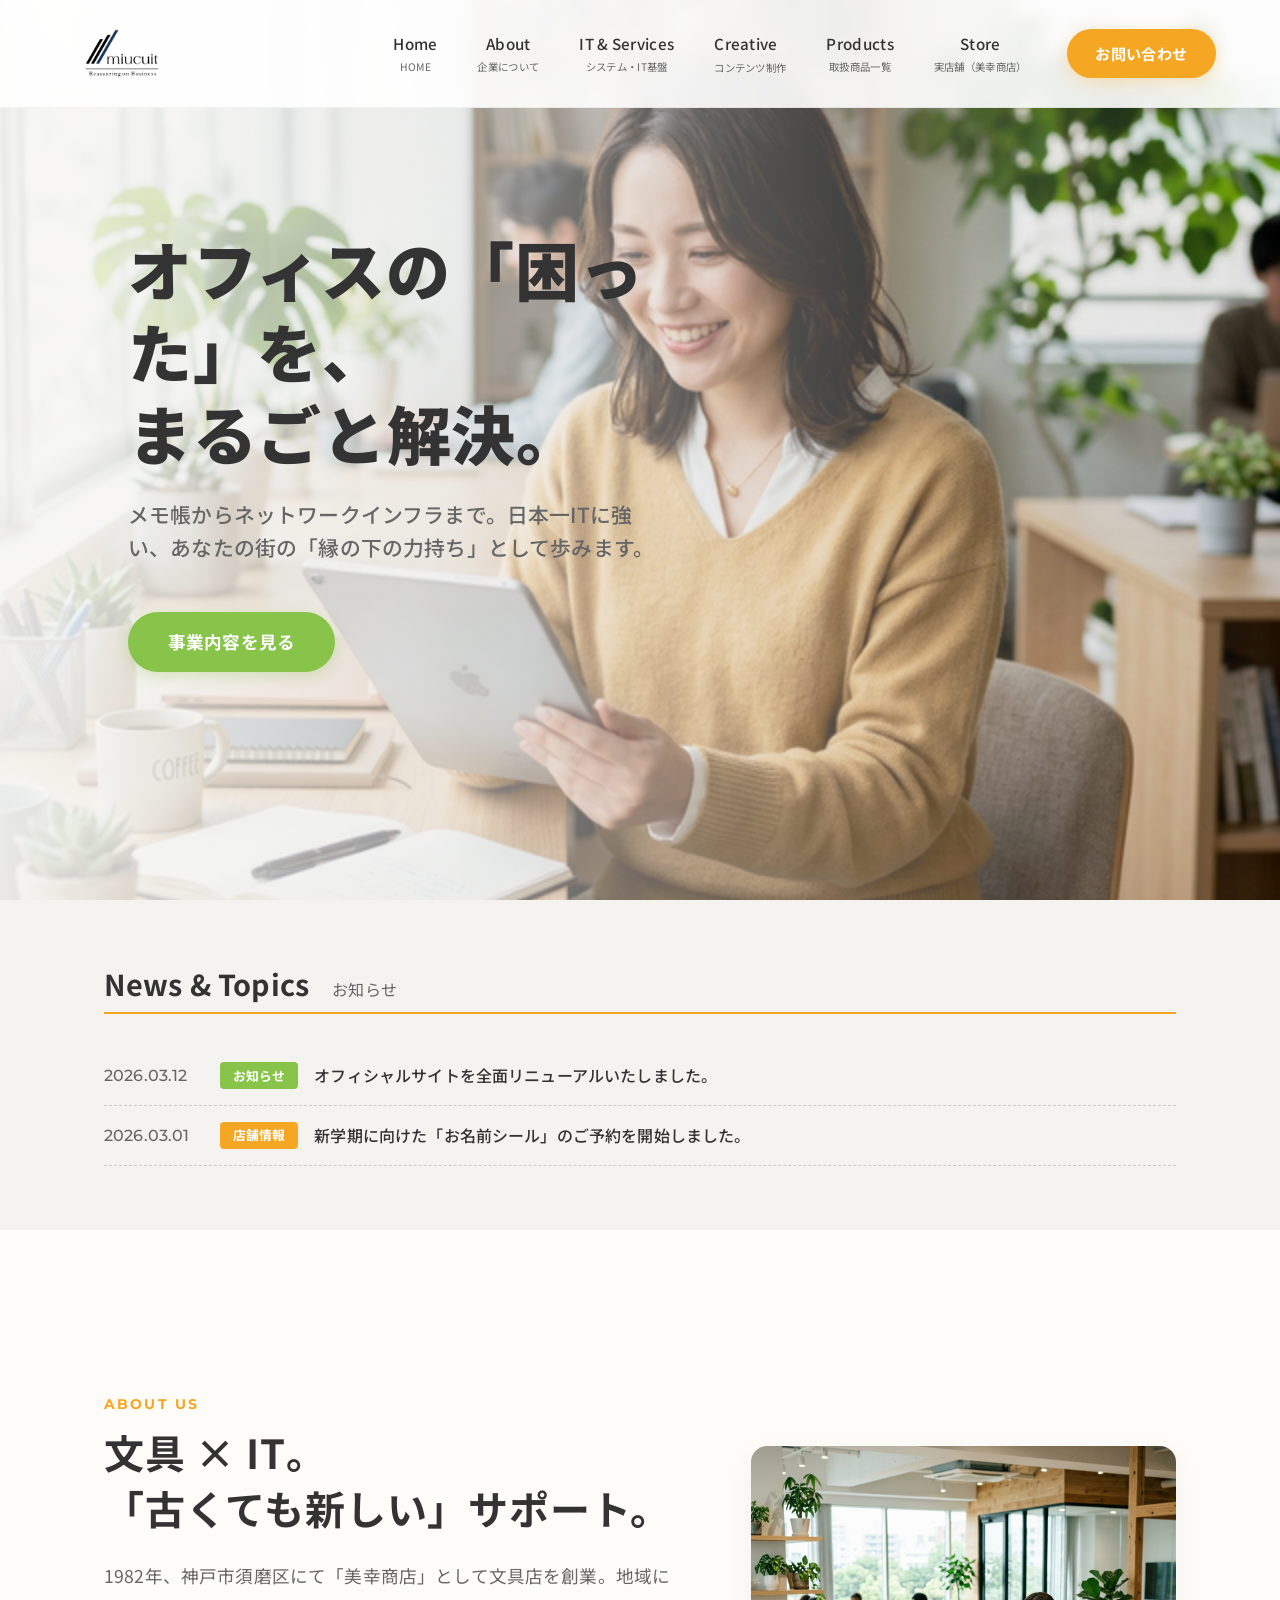
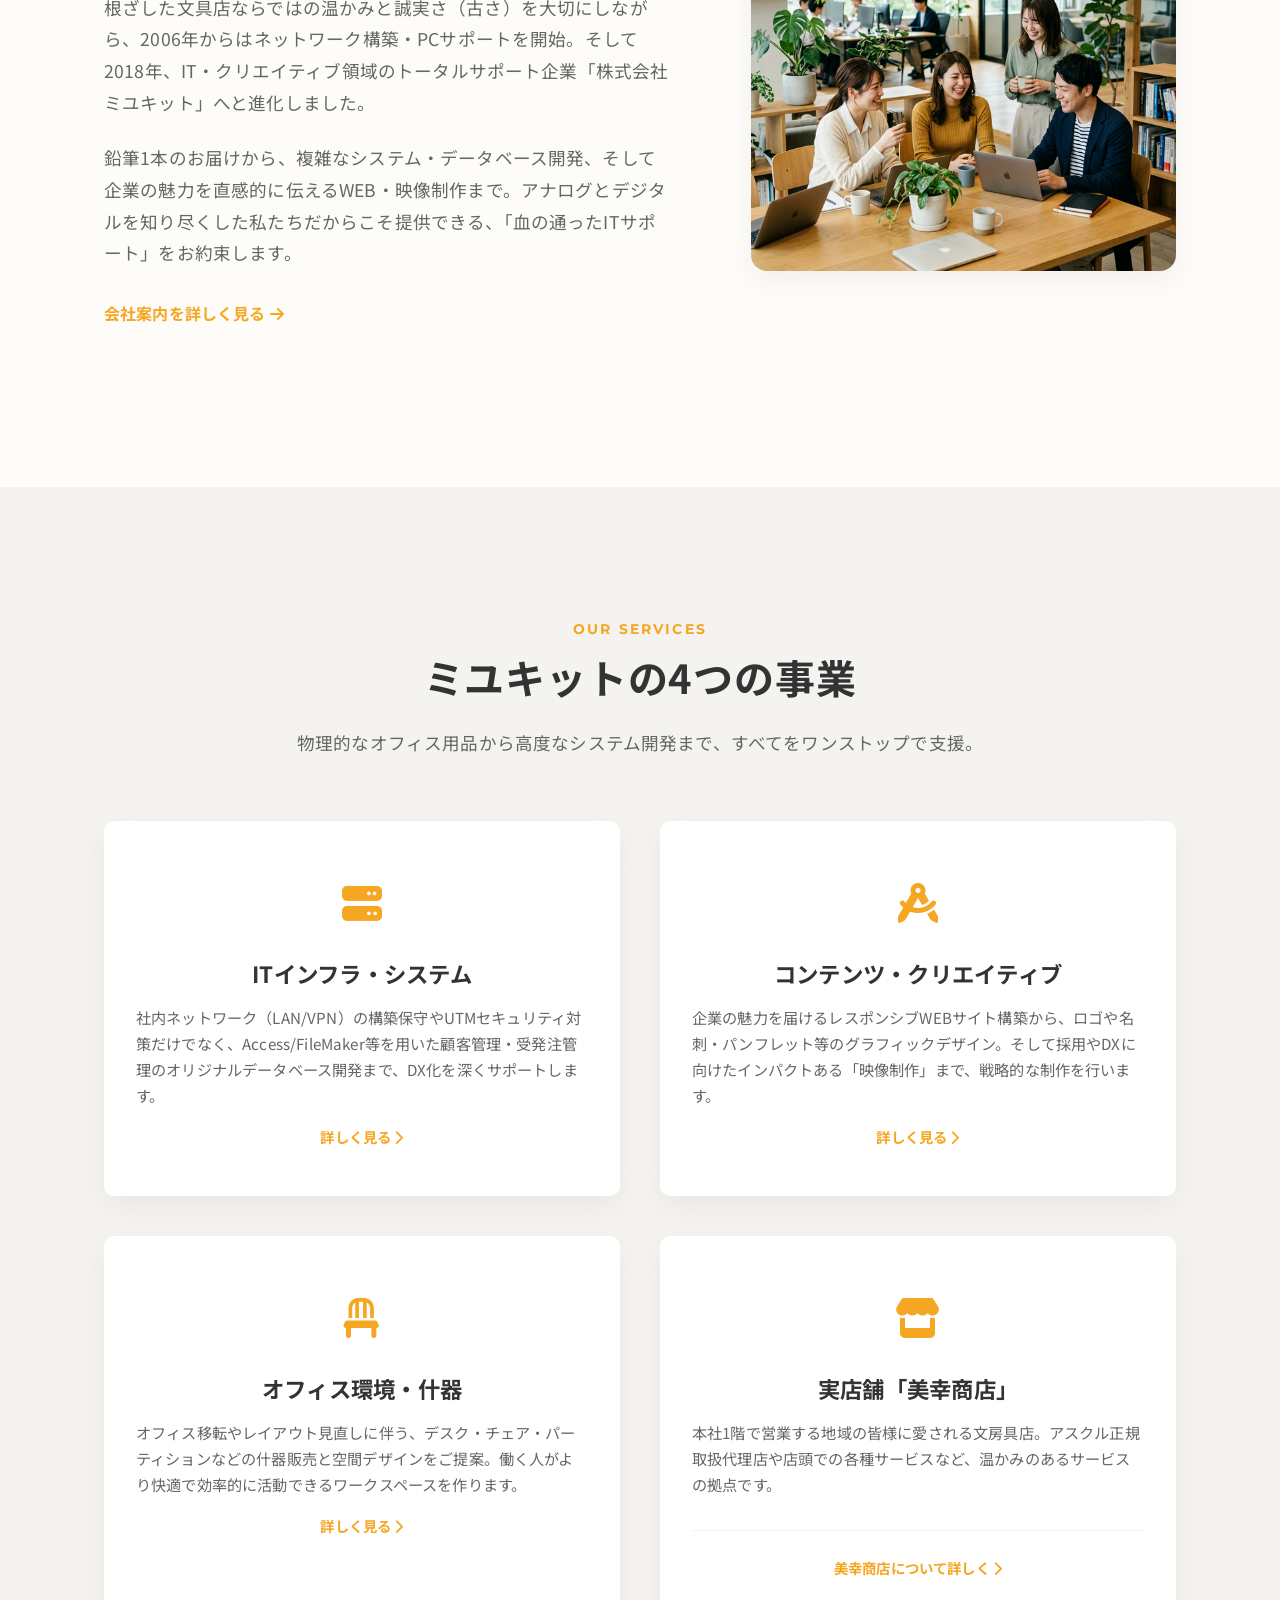
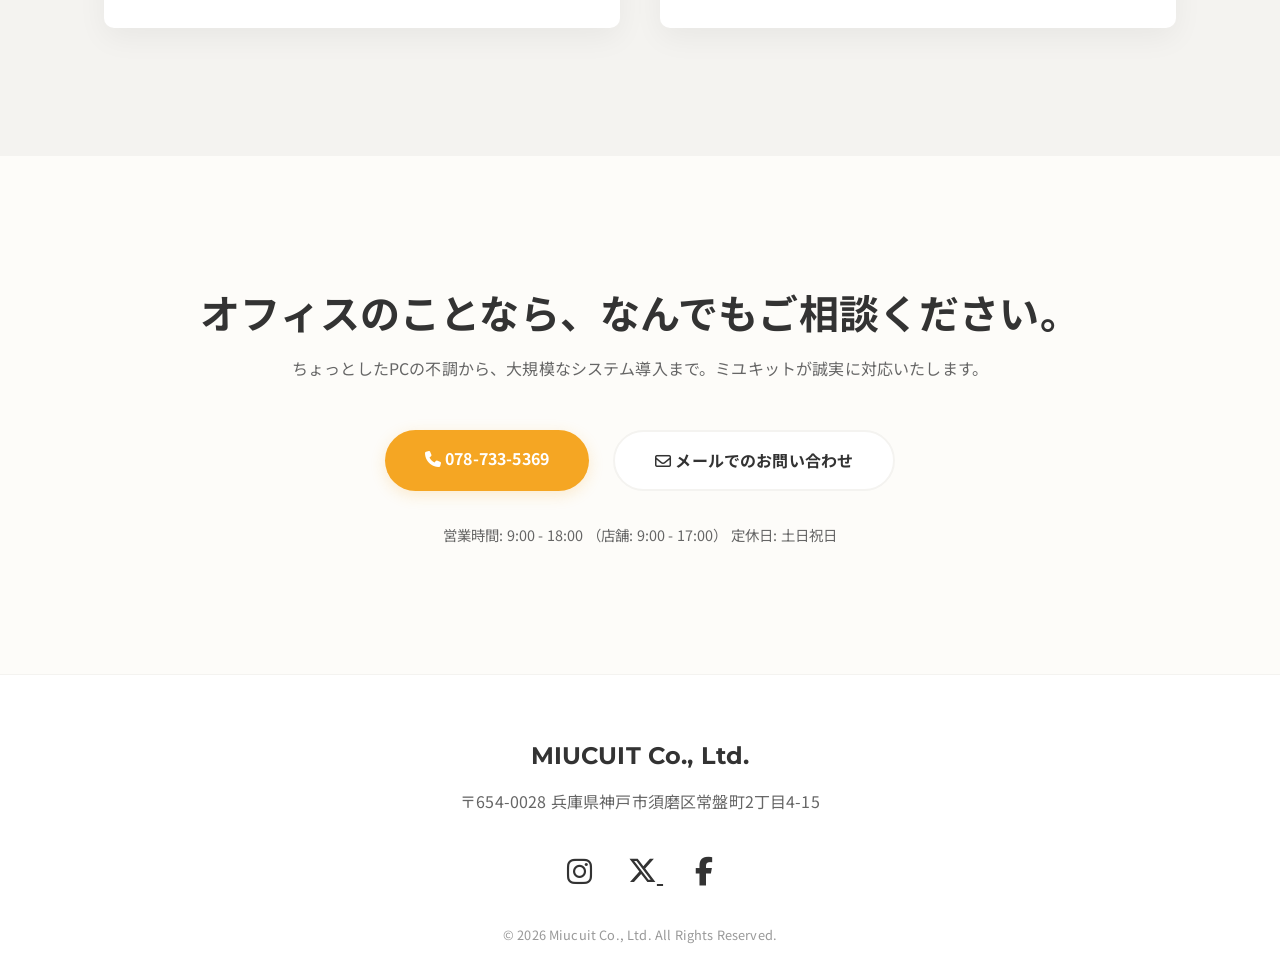
==== 0.現行版_20260701/jump/index.html @ 8299afaa "Add current website version (20260701) before recruitment button changes Establishes a restore point" ====
<!DOCTYPE html>
<html lang="ja">

<head>
    <meta charset="UTF-8">
    <meta name="viewport" content="width=device-width, initial-scale=1.0">
    <title>株式会社ミユキット - 文具 × ITでオフィスの「困った」をまるごと解決。</title>
    <meta name="description"
        content="1982年創業、神戸市須磨区の「日本一ITに強いあなたのまちの文具店」。OA機器販売、ネットワーク構築、コンテンツ制作から店舗での事務用品販売まで、オフィスのITインフラを総合サポートします。">
    <!-- Font Awesome for friendly icons -->
    <link rel="stylesheet" href="https://cdnjs.cloudflare.com/ajax/libs/font-awesome/6.4.0/css/all.min.css">
    <!-- Google Fonts: Noto Sans JP & Montserrat for modern, friendly typography -->
    <link rel="preconnect" href="https://fonts.googleapis.com">
    <link rel="preconnect" href="https://fonts.gstatic.com" crossorigin>
    <link
        href="https://fonts.googleapis.com/css2?family=Montserrat:wght@400;500;700&family=Noto+Sans+JP:wght@400;500;700;900&display=swap"
        rel="stylesheet">
    <link rel="stylesheet" href="styles.css">
    <link rel="icon" href="favicon.ico" type="image/x-icon">
</head>

<body>
    <!-- Clean, Friendly Navigation -->
    <header class="navbar">
        <div class="nav-container">
            <a href="../index.html" class="logo"><img src="miucuit_logo.png" alt="ミユキット ロゴ"></a>

            <!-- Hamburger Menu Toggle -->
            <div class="menu-toggle" id="mobile-menu">
                <span></span>
                <span></span>
                <span></span>
            </div>

            <nav class="nav-links" id="nav-links">
                <a href="../index.html">Home<span class="en">HOME</span></a>
                <a href="company.html">About<span class="en">企業について</span></a>
                <a href="service.html">IT & Services<span class="en">システム・IT基盤</span></a>

                <!-- Dropdown Menu -->
                <div class="has-dropdown">
                    <span class="nav-item-title">Creative<span class="en">コンテンツ制作</span></span>
                    <div class="dropdown-menu">
                        <a href="service.html#web">WEBサイト・グラフィック制作</a>
                        <a href="video.html">成果の出る動画・映像制作</a>
                        <a href="lp-video.html">映像制作パッケージ</a>
                    </div>
                </div>

                <a href="products.html">Products<span class="en">取扱商品一覧</span></a>
                <a href="store.html">Store<span class="en">実店舗（美幸商店）</span></a>
                <a href="#contact" class="nav-contact-btn">お問い合わせ</a>
            </nav>
        </div>
    </header>

    <!-- Hero Section (Friendly Office Vibe) -->
    <section id="home" class="hero">
        <img class="bg-img" src="index_friendly_staff.png" alt="ミユキットの親しみやすいオフィス打ち合わせ風景">
        <div class="hero-content">
            <h1 class="hero-title fade-up">オフィスの「困った」を、<br>まるごと解決。</h1>
            <p class="hero-subtitle fade-up delay-1">メモ帳からネットワークインフラまで。日本一ITに強い、あなたの街の「縁の下の力持ち」として歩みます。</p>
            <a href="#services" class="hero-btn fade-up delay-2">事業内容を見る</a>
        </div>
    </section>

    <!-- News & Topics Section -->
    <section id="news" class="bg-light-gray" style="padding: 4rem 0;">
        <div class="container fade-up">
            <div
                style="display: flex; align-items: baseline; justify-content: space-between; margin-bottom: 2rem; border-bottom: 2px solid var(--accent-orange); padding-bottom: 0.5rem;">
                <h2 style="font-size: 1.8rem; color: var(--primary-text);">News & Topics <span
                        style="font-size: 1rem; color: var(--secondary-text); margin-left: 1rem; font-weight: 400;">お知らせ</span>
                </h2>
            </div>
            <!-- 手動更新用のお知らせリスト -->
            <ul style="list-style: none; padding: 0;">
                <li
                    style="padding: 1rem 0; border-bottom: 1px dashed #ccc; display: flex; flex-wrap: wrap; gap: 1rem; align-items: center;">
                    <div style="display: flex; gap: 1rem; align-items: center;">
                        <span
                            style="font-family: 'Montserrat', sans-serif; color: var(--secondary-text); font-weight: 500; min-width: 100px;">2026.03.12</span>
                        <span
                            style="background-color: var(--accent-green); color: white; padding: 0.2rem 0.8rem; border-radius: 4px; font-size: 0.8rem; font-weight: 700;">お知らせ</span>
                    </div>
                    <a href="#"
                        style="color: var(--primary-text); text-decoration: none; font-weight: 500; flex: 1; min-width: 250px;">オフィシャルサイトを全面リニューアルいたしました。</a>
                </li>
                <li
                    style="padding: 1rem 0; border-bottom: 1px dashed #ccc; display: flex; flex-wrap: wrap; gap: 1rem; align-items: center;">
                    <div style="display: flex; gap: 1rem; align-items: center;">
                        <span
                            style="font-family: 'Montserrat', sans-serif; color: var(--secondary-text); font-weight: 500; min-width: 100px;">2026.03.01</span>
                        <span
                            style="background-color: var(--accent-orange); color: white; padding: 0.2rem 0.8rem; border-radius: 4px; font-size: 0.8rem; font-weight: 700;">店舗情報</span>
                    </div>
                    <a href="#"
                        style="color: var(--primary-text); text-decoration: none; font-weight: 500; flex: 1; min-width: 250px;">新学期に向けた「お名前シール」のご予約を開始しました。</a>
                </li>
            </ul>
        </div>
    </section>

    <!-- About Section -->
    <section id="about" class="about-section">
        <div class="container fade-up">
            <div class="about-grid">
                <div class="about-text">
                    <span class="section-tag">About Us</span>
                    <h2 class="section-title"><span class="inline-block-text">文具 × IT。</span><br><span
                            class="inline-block-text">「古くても新しい」サポート。</span></h2>
                    <p class="about-desc">
                        1982年、神戸市須磨区にて「美幸商店」として文具店を創業。地域に根ざした文具店ならではの温かみと誠実さ（古さ）を大切にしながら、2006年からはネットワーク構築・PCサポートを開始。そして2018年、IT・クリエイティブ領域のトータルサポート企業「株式会社ミユキット」へと進化しました。
                    </p>
                    <p class="about-desc" style="margin-bottom: 2rem;">
                        鉛筆1本のお届けから、複雑なシステム・データベース開発、そして企業の魅力を直感的に伝えるWEB・映像制作まで。アナログとデジタルを知り尽くした私たちだからこそ提供できる、「血の通ったITサポート」をお約束します。
                    </p>
                    <a href="company.html"
                        style="color: var(--accent-orange); font-weight: 700; text-decoration: none;">会社案内を詳しく見る <i
                            class="fa-solid fa-arrow-right"></i></a>
                </div>
                <div class="about-image-wrapper">
                    <!-- 既存オフィス画像を再構成配置 -->
                    <img src="modern_friendly_office_1_1773296498504.png" alt="ミユキットの明るいオフィス風景" id="index-about-image"
                        class="about-image">
                </div>
            </div>
        </div>
    </section>

    <!-- Services Section -->
    <section id="services" class="services-section bg-light-gray">
        <div class="container">
            <div class="section-header center fade-up">
                <span class="section-tag">Our Services</span>
                <h2 class="section-title">ミユキットの4つの事業</h2>
                <p class="section-subtitle">物理的なオフィス用品から高度なシステム開発まで、すべてをワンストップで支援。</p>
            </div>

            <div class="services-grid grid-2">
                <!-- Service 1 -->
                <div class="service-card fade-up delay-1">
                    <div class="service-icon"><i class="fa-solid fa-server"></i></div>
                    <h3 class="service-title"><span class="inline-block-text">ITインフラ・</span><span
                            class="inline-block-text">システム</span></h3>
                    <p class="service-desc" style="margin-bottom: 1rem;">
                        社内ネットワーク（LAN/VPN）の構築保守やUTMセキュリティ対策だけでなく、Access/FileMaker等を用いた顧客管理・受発注管理のオリジナルデータベース開発まで、DX化を深くサポートします。
                    </p>
                    <a href="service.html"
                        style="font-size: 0.9rem; color: var(--accent-orange); font-weight: 700; text-decoration: none;">詳しく見る
                        <i class="fa-solid fa-chevron-right"></i></a>
                </div>

                <!-- Service 2 -->
                <div class="service-card fade-up delay-2">
                    <div class="service-icon"><i class="fa-solid fa-compass-drafting"></i></div>
                    <h3 class="service-title"><span class="inline-block-text">コンテンツ・</span><span
                            class="inline-block-text">クリエイティブ</span></h3>
                    <p class="service-desc" style="margin-bottom: 1rem;">
                        企業の魅力を届けるレスポンシブWEBサイト構築から、ロゴや名刺・パンフレット等のグラフィックデザイン。そして採用やDXに向けたインパクトある「映像制作」まで、戦略的な制作を行います。
                    </p>
                    <a href="service.html#web"
                        style="font-size: 0.9rem; color: var(--accent-orange); font-weight: 700; text-decoration: none;">詳しく見る
                        <i class="fa-solid fa-chevron-right"></i></a>
                </div>

                <!-- Service 3 -->
                <div class="service-card fade-up delay-3">
                    <div class="service-icon"><i class="fa-solid fa-chair"></i></div>
                    <h3 class="service-title"><span class="inline-block-text">オフィス環境・</span><span
                            class="inline-block-text">什器</span></h3>
                    <p class="service-desc" style="margin-bottom: 1rem;">
                        オフィス移転やレイアウト見直しに伴う、デスク・チェア・パーティションなどの什器販売と空間デザインをご提案。働く人がより快適で効率的に活動できるワークスペースを作ります。
                    </p>
                    <a href="service.html#furniture"
                        style="font-size: 0.9rem; color: var(--accent-orange); font-weight: 700; text-decoration: none;">詳しく見る
                        <i class="fa-solid fa-chevron-right"></i></a>
                </div>

                <!-- Service 4 -->
                <div class="service-card fade-up delay-4" id="shop">
                    <div class="service-icon"><i class="fa-solid fa-store"></i></div>
                    <h3 class="service-title"><span class="inline-block-text">実店舗</span><span
                            class="inline-block-text">「美幸商店」</span></h3>
                    <p class="service-desc" style="margin-bottom: 2rem;">
                        本社1階で営業する地域の皆様に愛される文房具店。アスクル正規取扱代理店や店頭での各種サービスなど、温かみのあるサービスの拠点です。
                    </p>
                    <div style="margin-top: auto; padding-top: 1.5rem; border-top: 1px solid var(--bg-light-gray);">
                        <a href="store.html"
                            style="font-size: 0.9rem; color: var(--accent-orange); font-weight: 700; text-decoration: none;">美幸商店について詳しく
                            <i class="fa-solid fa-chevron-right"></i></a>
                    </div>
                </div>
            </div>
        </div>
    </section>

    <!-- Contact CTA Section -->
    <section id="contact" class="cta-section">
        <div class="container center fade-up">
            <h2 class="cta-title">オフィスのことなら、なんでもご相談ください。</h2>
            <p class="cta-desc">ちょっとしたPCの不調から、大規模なシステム導入まで。ミユキットが誠実に対応いたします。</p>
            <div class="cta-actions">
                <a href="tel:078-733-5369" class="btn btn-primary"><i class="fa-solid fa-phone"></i> 078-733-5369</a>
                <a href="mailto:info@miucuit.jp" class="btn btn-secondary"><i class="fa-regular fa-envelope"></i>
                    メールでのお問い合わせ</a>
            </div>
            <p class="business-hours">営業時間: 9:00 - 18:00 （店舗: 9:00 - 17:00） 定休日: 土日祝日</p>
        </div>
    </section>

    <!-- Footer -->
    <footer class="site-footer">
        <div class="container center">
            <h2 class="footer-logo">MIUCUIT Co., Ltd.</h2>
            <p class="footer-address">〒654-0028 兵庫県神戸市須磨区常盤町2丁目4-15</p>

            <div class="footer-socials" style="margin: 2rem 0;">
                <a href="https://www.instagram.com/miucuitjp/?hl=ja" target="_blank" rel="noopener noreferrer"
                    style="color: var(--primary-text); font-size: 1.8rem; margin: 0 1rem; transition: color 0.3s;"><i
                        class="fa-brands fa-instagram"></i></a>
                <a href="https://x.com/miucuitjp" target="_blank" rel="noopener noreferrer"
                    style="color: var(--primary-text); font-size: 1.8rem; margin: 0 1rem; transition: color 0.3s;">
                    <svg xmlns="http://www.w3.org/2000/svg" height="1em" viewBox="0 0 512 512"
                        style="fill: currentColor; vertical-align: -0.125em;"><!--! Font Awesome Free 6.4.0 by @fontawesome - https://fontawesome.com License - https://fontawesome.com/license (Commercial License) Copyright 2023 Fonticons, Inc. -->
                        <path
                            d="M389.2 48h70.6L305.6 224.2 487 464H345L233.7 318.6 106.5 464H35.8L200.7 275.5 26.8 48H172.4L272.9 180.9 389.2 48zM364.4 421.8h39.1L151.1 88h-42L364.4 421.8z" />
                    </svg>
                </a>
                <a href="https://ja-jp.facebook.com/miucuitjp/" target="_blank" rel="noopener noreferrer"
                    style="color: var(--primary-text); font-size: 1.8rem; margin: 0 1rem; transition: color 0.3s;"><i
                        class="fa-brands fa-facebook-f"></i></a>
            </div>

            <p class="copyright">&copy; 2026 Miucuit Co., Ltd. All Rights Reserved.</p>
        </div>
    </footer>

    <!-- Responsive Navigation Logic -->
    <script src="site.js"></script>
</body>

</html>
---- 0.現行版_20260701/jump/styles.css ----
/* =========================================================
   MIUCUIT Friendly Corporate Design System
   ========================================================= */

:root {
    /* Base Colors - Soft and Clean */
    --bg-color: #fdfcf9; /* Slightly brighter Ivory / Off-white for warmth */
    --bg-light-gray: #f4f3f0; /* Slight contrast for alternating sections */
    --primary-text: #333333; /* Dark gray for readability, softer than pure black */
    --secondary-text: #666666; /* Medium gray for descriptions and subtitles */
    
    /* Accent Colors - Friendly & Approachable */
    --accent-orange: #f5a623; /* Warm orange */
    --accent-green: #88c34a; /* Soft green */
    --nav-bg: rgba(255, 255, 255, 0.9); /* Glassmorphism on lightbg */
    
    /* Shapes - Restrained rounded corners (per request) */
    --border-radius-sm: 6px;
    --border-radius-md: 10px;
    --border-radius-lg: 16px;
    
    /* Shadows - Soft and lifting */
    --shadow-soft: 0 10px 30px rgba(0, 0, 0, 0.05);
    --shadow-hover: 0 15px 40px rgba(0, 0, 0, 0.1);
}

* {
    margin: 0;
    padding: 0;
    box-sizing: border-box;
}

html, body {
    width: 100%;
    overflow-x: hidden;
}

body {
    font-family: 'Noto Sans JP', sans-serif; /* Modern, readable, slightly rounded Gothic */
    background-color: var(--bg-color);
    color: var(--primary-text);
    line-height: 1.6;
    letter-spacing: 0.01em;
    font-kerning: normal;
}

/* =========================================================
   Typography & Utility Classes
   ========================================================= */

h1, h2, h3, h4 {
    font-family: 'Noto Sans JP', sans-serif;
    font-weight: 700;
    color: var(--primary-text);
    line-height: 1.4;
    word-break: normal;
    overflow-wrap: break-word;
}

@media (max-width: 768px) {
    h1, h2, h3, h4 {
        word-break: normal; /* Force normal wrapping on small screens to prevent overflow */
    }
}

.center {
    text-align: center;
}

.inline-block-text {
    display: inline-block;
    white-space: nowrap;
}

@media (max-width: 768px) {
    .inline-block-text {
        display: inline; /* Disable block behavior on mobile so long text wraps naturally without expanding container */
    }
}

.bg-light-gray {
    background-color: var(--bg-light-gray);
}

.container {
    max-width: 1200px;
    margin: 0 auto;
    padding: 0 5vw;
}

/* Section Shared Styles */
.section-tag {
    display: inline-block;
    font-family: 'Montserrat', sans-serif;
    font-size: 0.9rem;
    font-weight: 700;
    color: var(--accent-orange);
    text-transform: uppercase;
    letter-spacing: 0.15em;
    margin-bottom: 0.5rem;
}

.section-title {
    font-size: clamp(2rem, 4vw, 2.5rem);
    margin: 0 0 1.5rem 0;
    padding: 0;
    text-indent: 0;
    letter-spacing: 0.02em;
}

.section-subtitle {
    font-size: 1.1rem;
    color: var(--secondary-text);
    margin-bottom: 4rem;
}

/* =========================================================
   Navigation (Light Glassmorphism)
   ========================================================= */
.navbar {
    position: fixed;
    top: 0;
    left: 0;
    width: 100%;
    z-index: 1000;
    background: var(--nav-bg);
    backdrop-filter: blur(10px);
    -webkit-backdrop-filter: blur(10px);
    border-bottom: 1px solid rgba(0, 0, 0, 0.05);
    transition: all 0.4s ease;
}

.nav-container {
    max-width: 1400px;
    margin: 0 auto;
    display: flex;
    justify-content: space-between;
    align-items: center;
    padding: 1rem 5vw;
}

.logo img {
    height: 75px; /* Increased from 55px */
    width: auto;
    vertical-align: middle;
}

.nav-links {
    display: flex;
    align-items: center;
    gap: 2.5rem;
}

.nav-links > a, .has-dropdown > span.nav-item-title {
    text-decoration: none;
    color: var(--primary-text);
    font-size: 0.95rem;
    font-weight: 500;
    letter-spacing: 0.02em;
    transition: color 0.3s ease;
    text-align: center;
    cursor: pointer;
}

.nav-links > a > span.en, .has-dropdown > span.nav-item-title > span.en {
    display: block;
    font-size: 0.65rem;
    color: var(--secondary-text);
    margin-top: 0.2rem;
    font-weight: 400;
}

.nav-links a:hover, .has-dropdown:hover > span.nav-item-title {
    color: var(--accent-orange);
}

/* Dropdown Menu styling */
.has-dropdown {
    position: relative;
    padding-bottom: 15px;
    margin-bottom: -15px;
}

.dropdown-menu {
    position: absolute;
    top: 100%;
    left: 50%;
    transform: translateX(-50%) translateY(10px);
    background: #fff;
    min-width: 220px;
    box-shadow: var(--shadow-hover);
    border-radius: var(--border-radius-sm);
    padding: 1rem 0;
    opacity: 0;
    visibility: hidden;
    transition: all 0.3s ease;
    display: flex;
    flex-direction: column;
    z-index: 1000;
}

.has-dropdown:hover .dropdown-menu {
    opacity: 1;
    visibility: visible;
    transform: translateX(-50%) translateY(15px);
}

.dropdown-menu a {
    padding: 0.8rem 1.5rem;
    text-align: left;
    font-size: 0.9rem;
    display: block;
    border-bottom: 1px solid var(--bg-light-gray);
    color: var(--primary-text);
    text-decoration: none;
}
.dropdown-menu a:last-child {
    border-bottom: none;
}
.dropdown-menu a:hover {
    background-color: var(--bg-light-gray);
    color: var(--accent-orange);
}

.nav-contact-btn {
    background-color: var(--accent-orange);
    color: #fff !important;
    padding: 0.8rem 1.8rem;
    border-radius: 50px;
    font-weight: 700 !important;
    transition: all 0.3s ease;
    box-shadow: 0 4px 15px rgba(245, 166, 35, 0.3);
}

.nav-contact-btn:hover {
    transform: translateY(-2px);
    box-shadow: 0 6px 20px rgba(245, 166, 35, 0.4);
    background-color: #e0961e;
}

/* Hamburger Menu Icon */
.menu-toggle {
    display: none;
    flex-direction: column;
    justify-content: space-between;
    width: 30px;
    height: 21px;
    cursor: pointer;
    z-index: 1001; /* Above mobile menu overlay */
}
.menu-toggle span {
    display: block;
    height: 3px;
    width: 100%;
    background-color: var(--primary-text);
    border-radius: 3px;
    transition: all 0.3s ease;
}

/* Mobile Responsive */
@media (max-width: 900px) {
    .menu-toggle {
        display: flex;
    }
    
    .logo img {
        height: 45px;
    }

    .nav-links {
        position: fixed;
        top: 0;
        right: -100%;
        width: 80%;
        max-width: 400px;
        height: 100vh;
        background: #fff;
        flex-direction: column;
        justify-content: flex-start;
        align-items: flex-start;
        padding: 6rem 2rem 2rem;
        gap: 1.5rem;
        box-shadow: -10px 0 30px rgba(0,0,0,0.1);
        transition: right 0.4s ease;
        overflow-y: auto;
    }

    .nav-links.active {
        right: 0;
    }

    /* Hamburger animation */
    .menu-toggle.active span:nth-child(1) {
        transform: translateY(9px) rotate(45deg);
    }
    .menu-toggle.active span:nth-child(2) {
        opacity: 0;
    }
    .menu-toggle.active span:nth-child(3) {
        transform: translateY(-9px) rotate(-45deg);
    }

    /* Reset link styles for vertical menu */
    .nav-links > a, .has-dropdown > span.nav-item-title {
        text-align: left;
        font-size: 1.1rem;
        width: 100%;
    }
    .nav-links > a > span.en, .has-dropdown > span.nav-item-title > span.en {
        display: inline;
        margin-left: 0.5rem;
    }

    /* Keep mobile dropdowns collapsed until tapped */
    .dropdown-menu {
        position: static;
        transform: none;
        box-shadow: none;
        opacity: 0;
        visibility: hidden;
        max-height: 0;
        overflow: hidden;
        padding: 0 0 0 1rem;
        background: transparent;
        border-left: 2px solid var(--bg-light-gray);
        border-radius: 0;
        margin-top: 0;
        transition: max-height 0.3s ease, opacity 0.2s ease, margin-top 0.3s ease, padding-top 0.3s ease;
    }
    
    .has-dropdown.active .dropdown-menu {
        opacity: 1;
        visibility: visible;
        max-height: 500px;
        padding-top: 0.5rem;
        margin-top: 0.5rem;
        transform: none;
    }
    
    .dropdown-menu a {
        padding: 0.5rem 1rem;
        border-bottom: none;
    }
    
    .nav-contact-btn {
        width: 100%;
        text-align: center;
        margin-top: 1rem;
    }
}

/* =========================================================
   Hero Section
   ========================================================= */
.hero {
    position: relative;
    width: 100%;
    height: 100vh;
    display: flex;
    align-items: center; /* Left-aligned content for corporate feel */
    padding-left: 10vw;
    overflow: hidden;
}

.bg-img {
    position: absolute;
    top: 50%;
    left: 50%;
    min-width: 100%;
    min-height: 100%;
    width: auto;
    height: auto;
    transform: translate(-50%, -50%);
    z-index: -2;
    object-fit: cover;
    /* Soften the image, slightly warm overlay instead of dark */
    filter: brightness(0.9) contrast(1.05);
}

.hero::after {
    /* Gradient overlay to make text readable but keep the image bright */
    content: '';
    position: absolute;
    top: 0;
    left: 0;
    width: 100%;
    height: 100%;
    background: linear-gradient(90deg, rgba(250, 249, 246, 0.9) 0%, rgba(250, 249, 246, 0.4) 50%, rgba(250, 249, 246, 0) 100%);
    z-index: -1;
}

.hero-content {
    max-width: 600px;
    z-index: 1;
    padding-right: 5vw; /* Ensure text doesn't touch the right edge on mobile */
}

@media (max-width: 768px) {
    .hero {
        padding-left: 5vw;
        padding-right: 5vw;
        justify-content: center;
        text-align: center;
    }
    .hero-content {
        padding-right: 0;
    }
    .hero-title {
        font-size: clamp(2rem, 8vw, 3rem); /* Slightly smaller on very small screens */
    }
    .hero-subtitle {
        text-align: left; /* Keep subtitle readable */
        font-size: 1rem;
    }
}

.hero-title {
    font-size: clamp(2.5rem, 5vw, 4rem);
    font-weight: 900;
    line-height: 1.28;
    margin-bottom: 1.5rem;
    color: var(--primary-text);
    letter-spacing: 0.01em;
}

.hero-subtitle {
    font-size: clamp(1.1rem, 2vw, 1.3rem);
    color: var(--secondary-text);
    margin-bottom: 3rem;
    font-weight: 500;
}

.hero-btn {
    display: inline-block;
    background-color: var(--accent-green);
    color: #fff;
    text-decoration: none;
    padding: 1rem 2.5rem;
    font-size: 1.1rem;
    font-weight: 700;
    border-radius: 50px;
    transition: all 0.3s ease;
    box-shadow: 0 4px 15px rgba(136, 195, 74, 0.3);
}

.hero-btn:hover {
    transform: translateY(-3px);
    box-shadow: 0 8px 25px rgba(136, 195, 74, 0.4);
    background-color: #7cb342;
}

/* =========================================================
   About Structure
   ========================================================= */
.about-section {
    padding: 10rem 0;
}

.about-grid {
    display: grid;
    grid-template-columns: 1fr 1fr;
    gap: 5rem;
    align-items: center;
}

.about-desc {
    font-size: 1.1rem;
    color: var(--secondary-text);
    margin-bottom: 1.5rem;
    line-height: 1.8;
}

.about-image-wrapper {
    border-radius: var(--border-radius-lg);
    overflow: hidden;
    box-shadow: var(--shadow-soft);
}

.about-image {
    width: 100%;
    height: 100%;
    object-fit: cover;
    display: block;
}

@media (max-width: 900px) {
    .about-grid {
        grid-template-columns: 1fr;
    }
}

/* =========================================================
   Services Grid
   ========================================================= */
.services-section {
    padding: 8rem 0;
}

.services-grid {
    display: grid;
    gap: 2.5rem;
    margin-top: 4rem;
}

.services-grid.grid-2 {
    grid-template-columns: repeat(2, 1fr);
}

.services-grid.grid-3 {
    grid-template-columns: repeat(3, 1fr);
}

@media (max-width: 900px) {
    .services-grid.grid-2,
    .services-grid.grid-3 {
        grid-template-columns: 1fr;
    }
}

.service-card {
    background: #fff;
    padding: 3rem 2rem;
    border-radius: var(--border-radius-md);
    box-shadow: var(--shadow-soft);
    transition: all 0.4s ease;
    text-align: center;
    display: flex;
    flex-direction: column;
}

.service-card:hover {
    transform: translateY(-8px);
    box-shadow: var(--shadow-hover);
}

.service-icon {
    font-size: 2.5rem;
    color: var(--accent-orange);
    margin-bottom: 1.5rem;
}

.service-title {
    font-size: 1.4rem;
    margin-bottom: 1rem;
    line-height: 1.45;
    letter-spacing: 0.01em;
}

.service-desc {
    font-size: 0.95rem;
    color: var(--secondary-text);
    text-align: left;
    line-height: 1.7;
}

/* =========================================================
   CTA & Footer
   ========================================================= */
.cta-section {
    padding: 8rem 0;
    background-color: var(--bg-color);
}

.cta-title {
    font-size: clamp(1.8rem, 4vw, 2.5rem);
    margin-bottom: 1rem;
}

.cta-desc {
    color: var(--secondary-text);
    margin-bottom: 3rem;
}

.cta-actions {
    display: flex;
    justify-content: center;
    flex-wrap: wrap; /* Allow wrapping on small screens */
    gap: 1.5rem;
    margin-bottom: 2rem;
}

@media (max-width: 600px) {
    .cta-actions {
        flex-direction: column;
        align-items: stretch;
    }
    .cta-actions .btn {
        width: 100%;
        padding: 1rem 1.5rem;
    }
}

.btn {
    display: inline-block;
    padding: 1rem 2.5rem;
    font-weight: 700;
    border-radius: 50px;
    text-decoration: none;
    transition: all 0.3s ease;
}

.btn-primary {
    background-color: var(--accent-orange);
    color: #fff;
    box-shadow: 0 4px 15px rgba(245, 166, 35, 0.2);
}

.btn-primary:hover {
    transform: translateY(-2px);
    box-shadow: 0 6px 20px rgba(245, 166, 35, 0.4);
}

.btn-secondary {
    background-color: #fff;
    color: var(--primary-text);
    border: 2px solid var(--bg-light-gray);
}

.btn-secondary:hover {
    border-color: var(--accent-orange);
    color: var(--accent-orange);
}

.business-hours {
    font-size: 0.9rem;
    color: var(--secondary-text);
}

.site-footer {
    background-color: #fff;
    padding: 4rem 0 2rem;
    border-top: 1px solid var(--bg-light-gray);
}

.footer-logo {
    font-family: 'Montserrat', sans-serif;
    color: var(--primary-text);
    margin-bottom: 1rem;
}

.footer-address {
    color: var(--secondary-text);
    margin-bottom: 2rem;
}

.copyright {
    font-size: 0.8rem;
    color: #999;
}

/* =========================================================
   Scrolltelling: Fade Up Animations
   ========================================================= */
.fade-up {
    opacity: 0;
    transform: translateY(30px);
    /* Softer, friendlier easing curve */
    transition: opacity 0.8s ease-out, transform 0.8s ease-out;
}

.fade-up.is-visible {
    opacity: 1;
    transform: translateY(0);
}

.delay-1 { transition-delay: 0.1s; }
.delay-2 { transition-delay: 0.2s; }
.delay-3 { transition-delay: 0.3s; }
.delay-4 { transition-delay: 0.4s; }
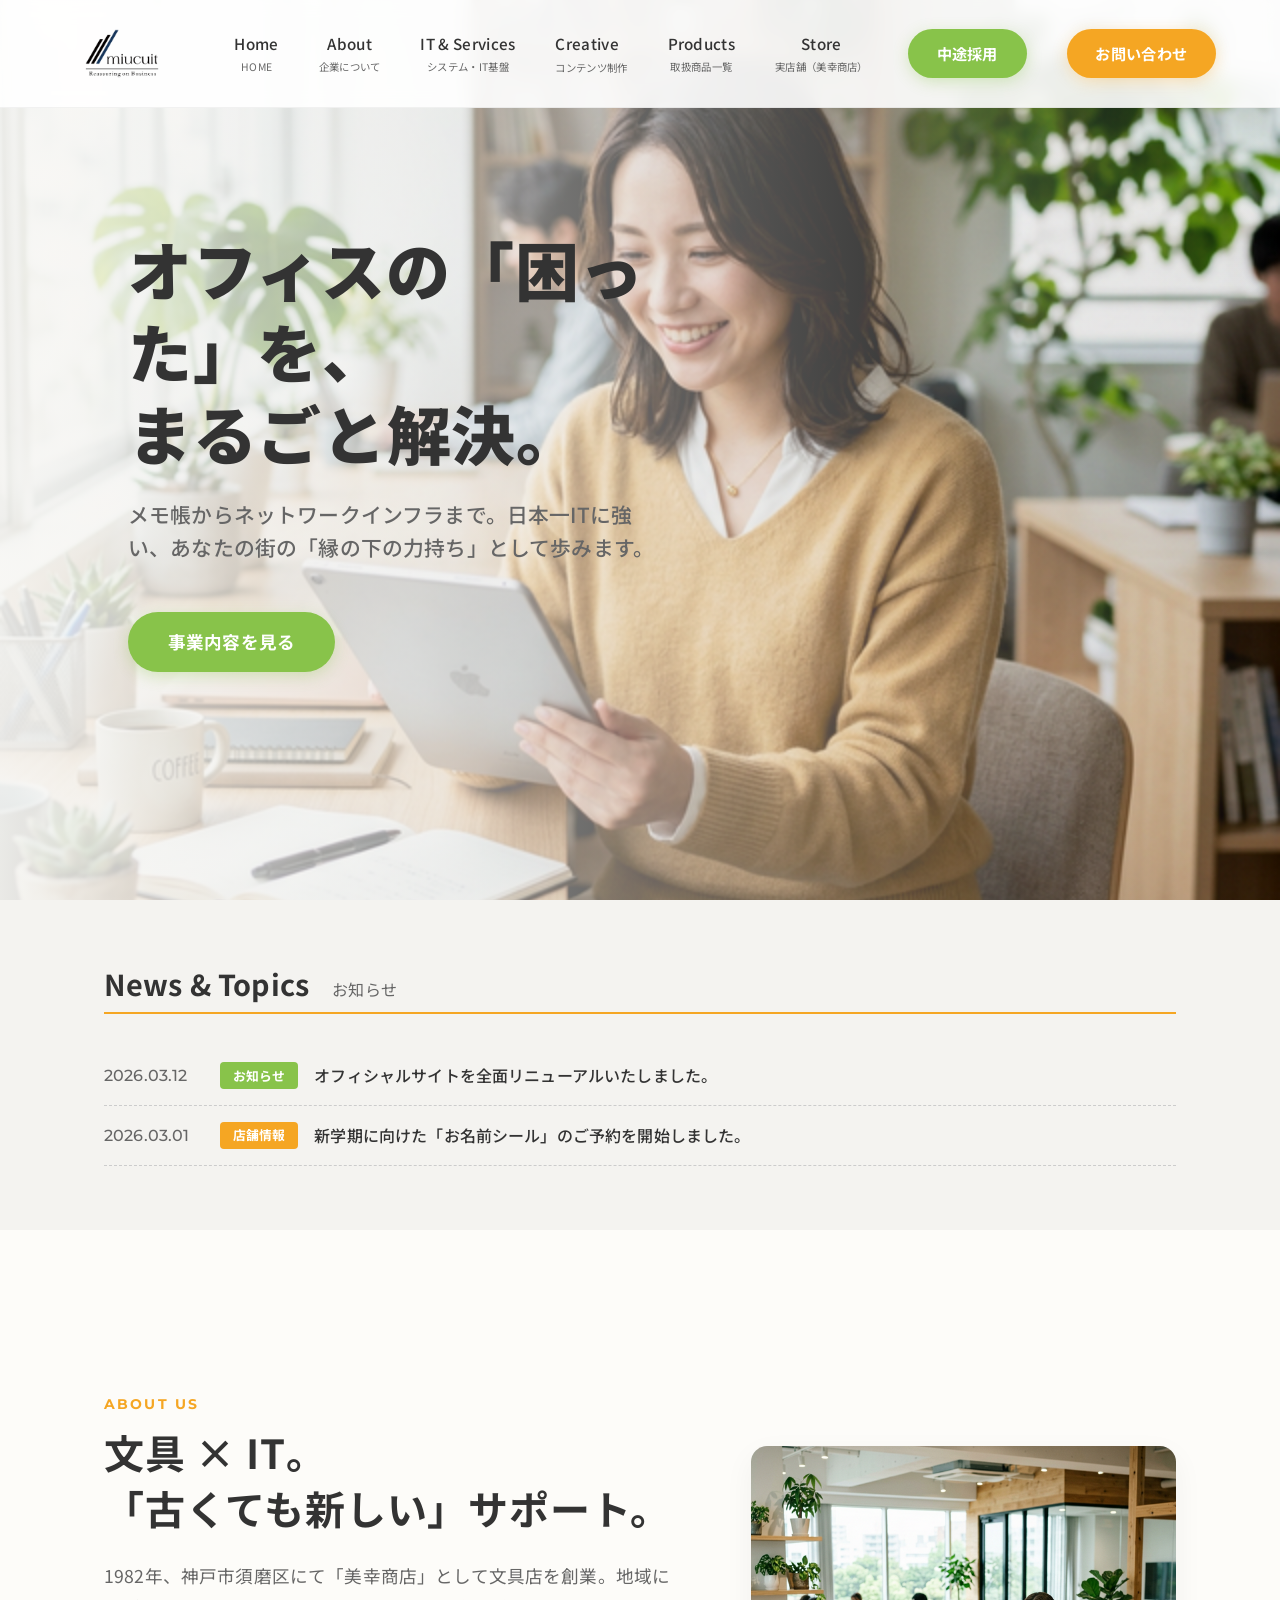
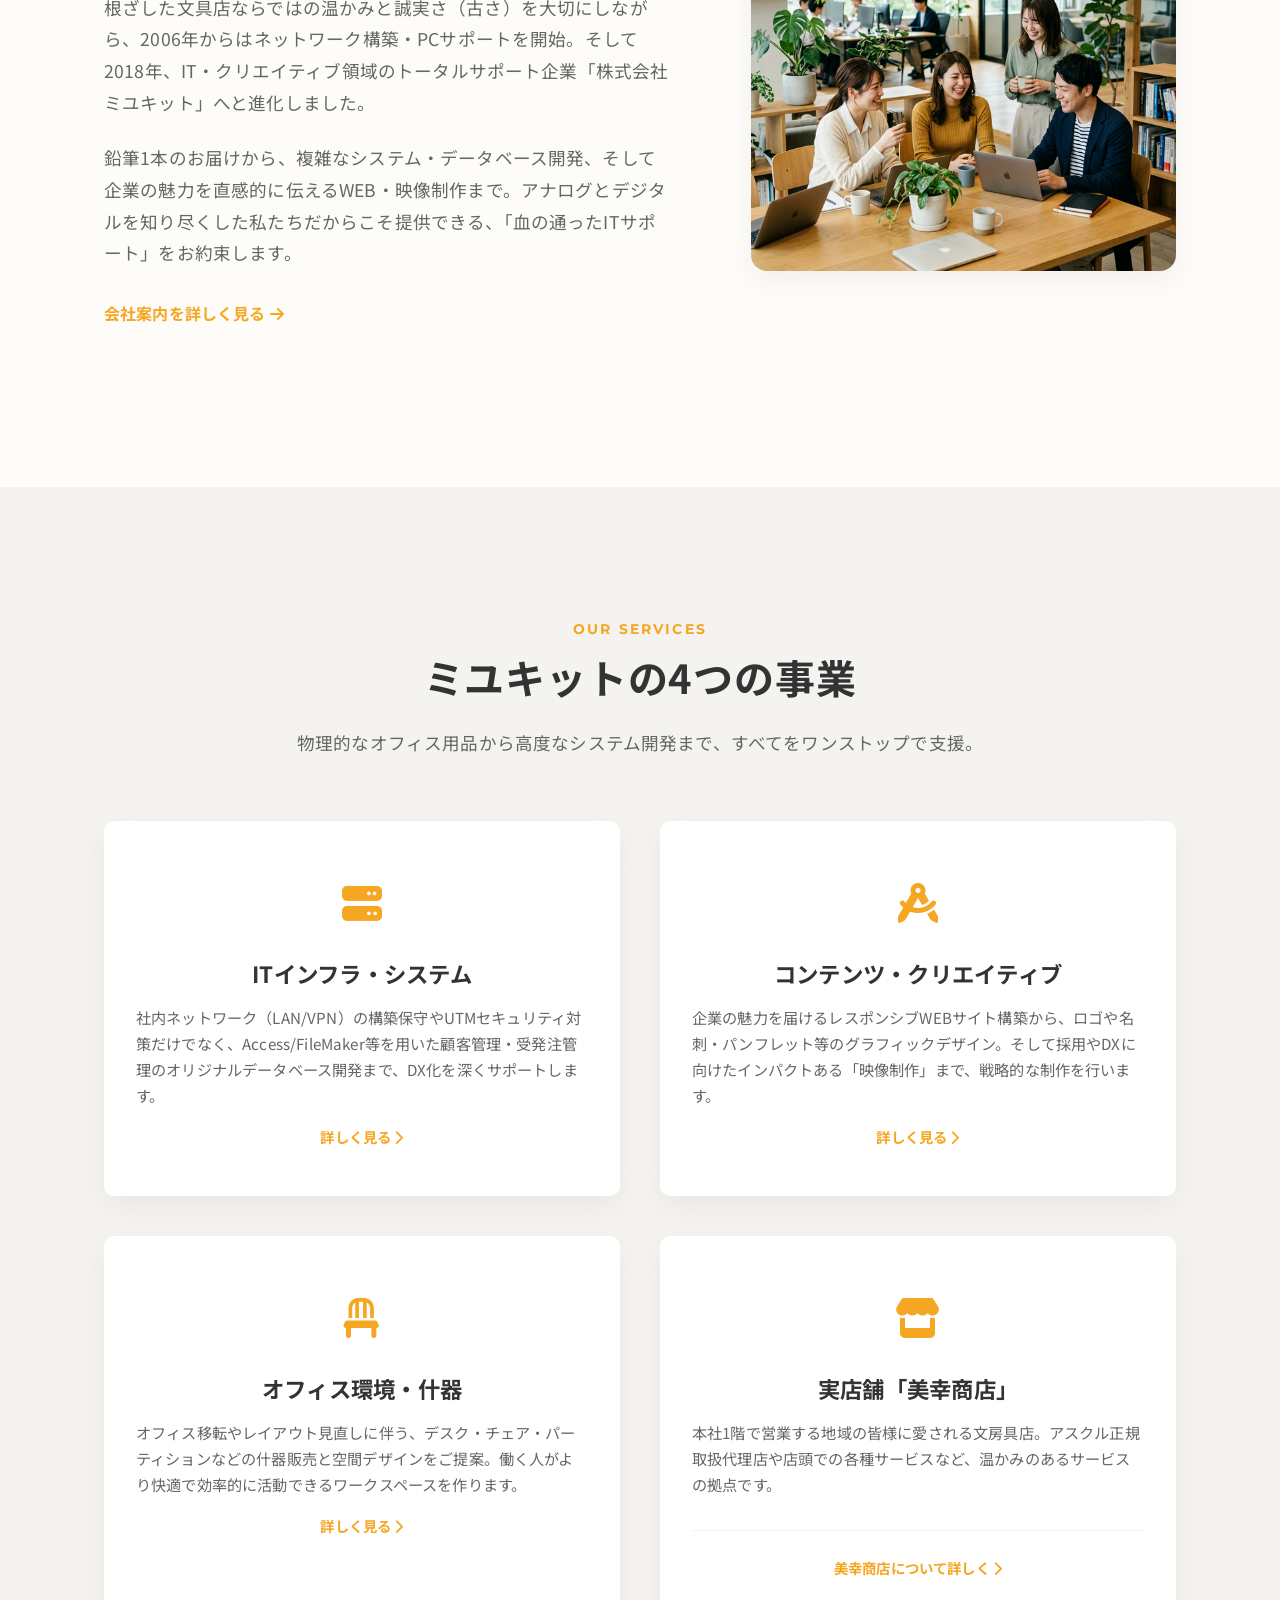
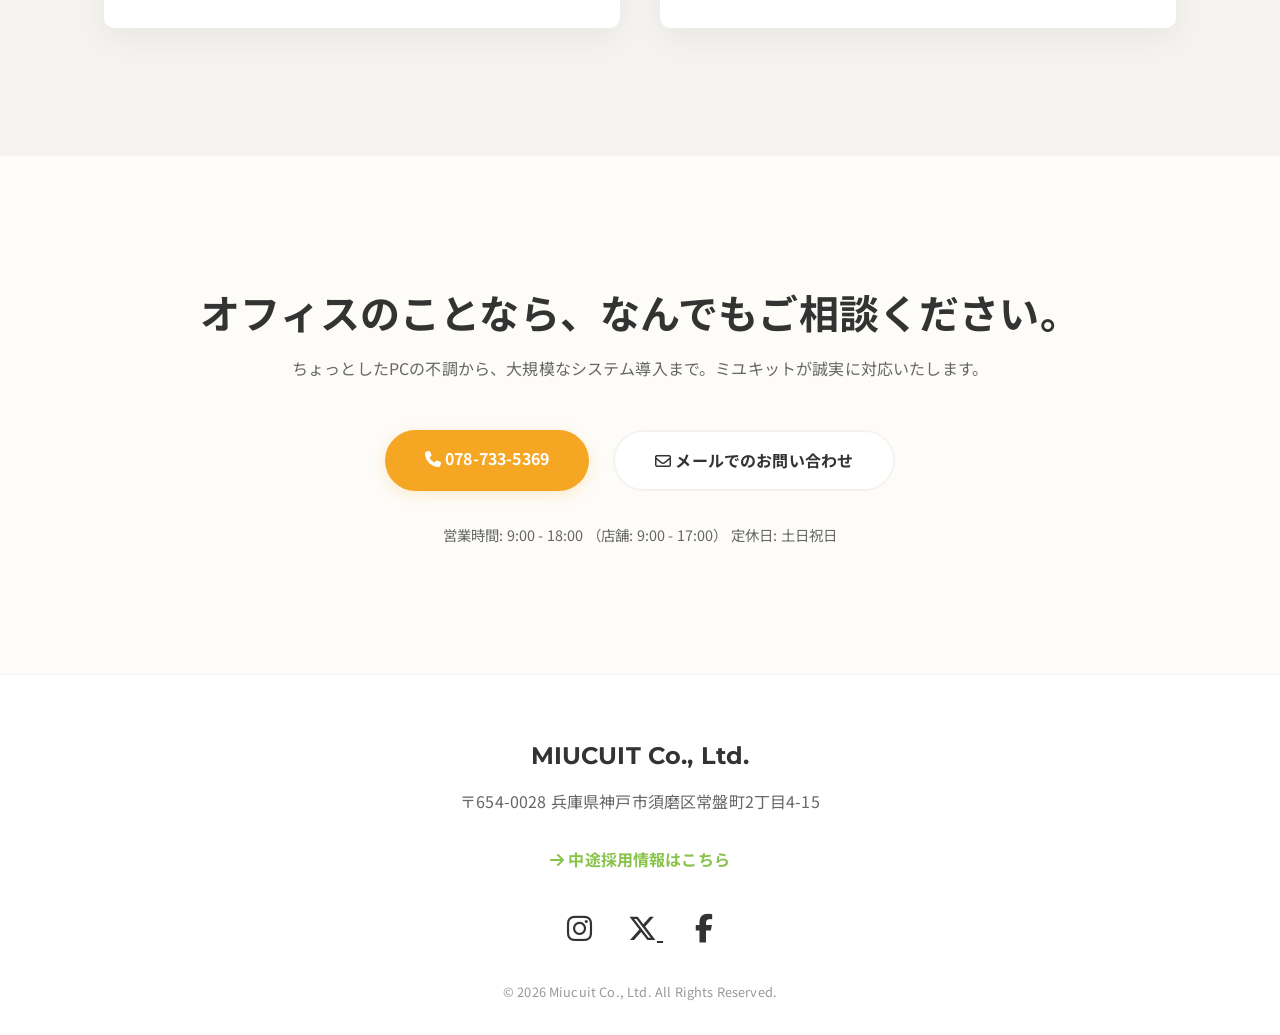
==== commit b43472b0: "Add mid-career recruitment link button to site header and footer Adds a green "中途採用" nav button (mat" ====
--- a/0.現行版_20260701/jump/index.html
+++ b/0.現行版_20260701/jump/index.html
@@ -49,6 +49,7 @@
 
                 <a href="products.html">Products<span class="en">取扱商品一覧</span></a>
                 <a href="store.html">Store<span class="en">実店舗（美幸商店）</span></a>
+                <a href="https://arwrk.net/recruit/dvzyrresnfl88wg/" target="_blank" rel="noopener noreferrer" class="nav-recruit-btn">中途採用</a>
                 <a href="#contact" class="nav-contact-btn">お問い合わせ</a>
             </nav>
         </div>
@@ -214,6 +215,7 @@
         <div class="container center">
             <h2 class="footer-logo">MIUCUIT Co., Ltd.</h2>
             <p class="footer-address">〒654-0028 兵庫県神戸市須磨区常盤町2丁目4-15</p>
+            <p class="footer-recruit" style="margin: 1.5rem 0 0;"><a href="https://arwrk.net/recruit/dvzyrresnfl88wg/" target="_blank" rel="noopener noreferrer" style="color: var(--accent-green); font-weight: 700; text-decoration: none;"><i class="fa-solid fa-arrow-right"></i> 中途採用情報はこちら</a></p>
 
             <div class="footer-socials" style="margin: 2rem 0;">
                 <a href="https://www.instagram.com/miucuitjp/?hl=ja" target="_blank" rel="noopener noreferrer"
--- a/0.現行版_20260701/jump/styles.css
+++ b/0.現行版_20260701/jump/styles.css
@@ -238,6 +238,22 @@
     background-color: #e0961e;
 }
 
+.nav-recruit-btn {
+    background-color: var(--accent-green);
+    color: #fff !important;
+    padding: 0.8rem 1.8rem;
+    border-radius: 50px;
+    font-weight: 700 !important;
+    transition: all 0.3s ease;
+    box-shadow: 0 4px 15px rgba(136, 195, 74, 0.3);
+}
+
+.nav-recruit-btn:hover {
+    transform: translateY(-2px);
+    box-shadow: 0 6px 20px rgba(136, 195, 74, 0.4);
+    background-color: #74ac3a;
+}
+
 /* Hamburger Menu Icon */
 .menu-toggle {
     display: none;
@@ -347,6 +363,12 @@
         text-align: center;
         margin-top: 1rem;
     }
+
+    .nav-recruit-btn {
+        width: 100%;
+        text-align: center;
+        margin-top: 1rem;
+    }
 }
 
 /* =========================================================
